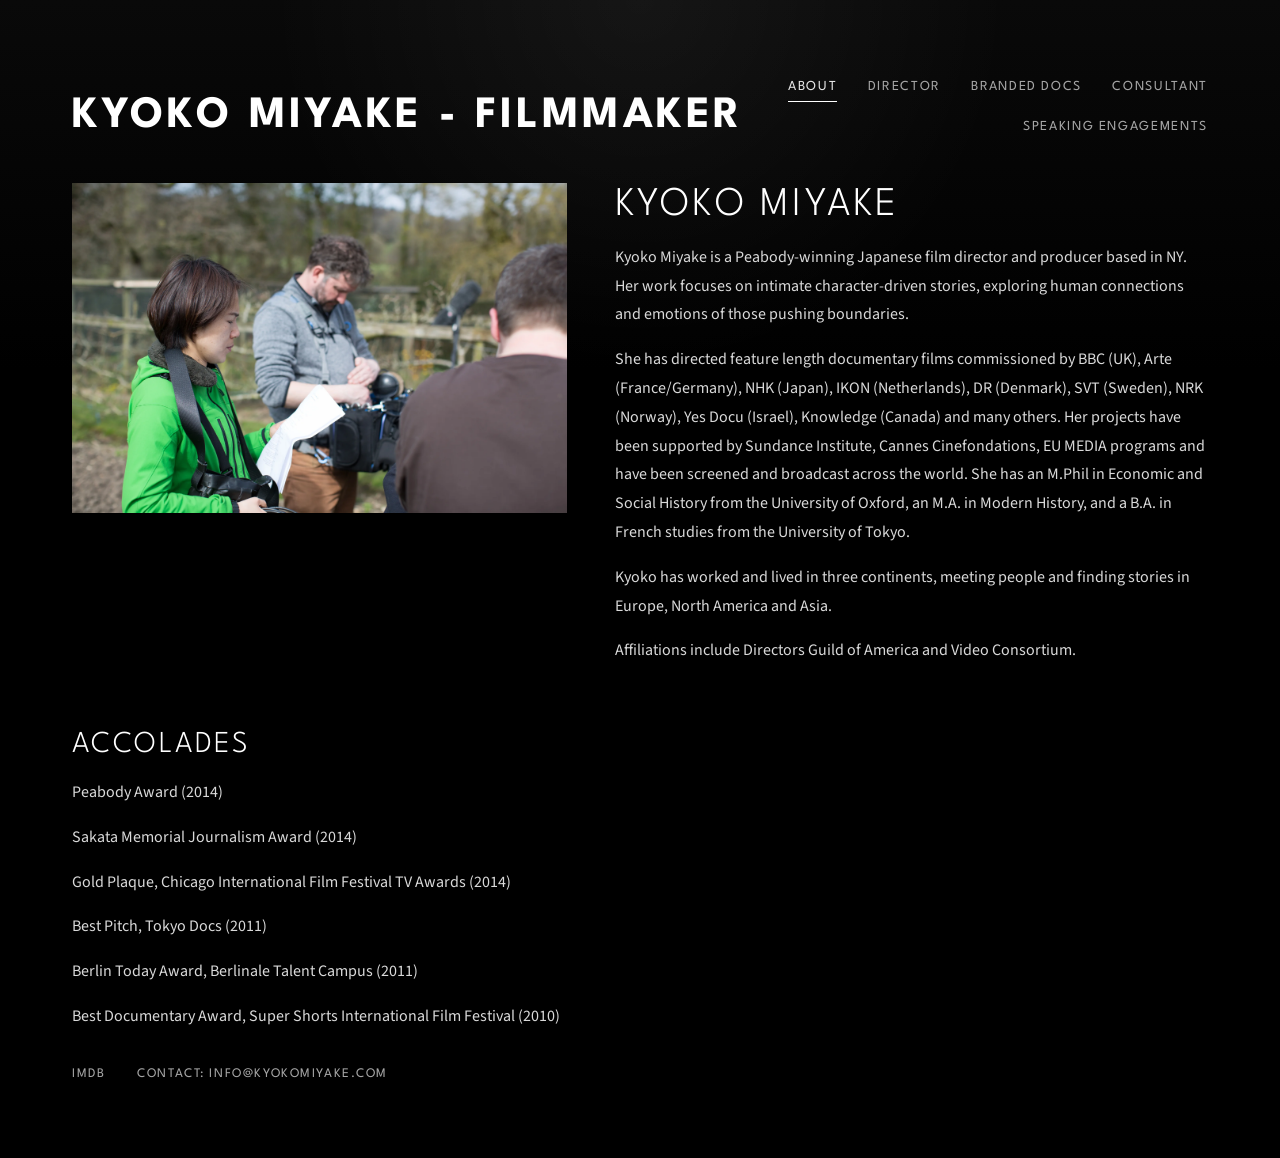
==== bio/index.html @ deaf24d9 "Initial static rebuild of kyokomiyake.com for Cloudflare Pages Content-faithful rebuild of the Squar" ====
<!doctype html>
<html lang="en">
  <head>
    <meta charset="utf-8">
    <meta name="viewport" content="width=device-width, initial-scale=1">
    <title>About - Kyoko Miyake</title>
    <meta name="description" content="Kyoko Miyake is a Peabody-winning Japanese film director and producer based in New York.">
    <link rel="stylesheet" href="/assets/styles.css">
    <script defer src="/assets/site.js"></script>
  </head>
  <body>
    <div class="site-shell">
      <header class="site-header">
        <a class="site-title" href="/">Kyoko Miyake - filmmaker</a>
        <button class="mobile-nav-toggle" type="button" data-nav-toggle aria-expanded="false" aria-controls="site-nav">
          Menu
        </button>
        <nav class="site-nav" id="site-nav" data-mobile-nav>
          <ul>
            <li><a data-nav-link href="/bio/">About</a></li>
            <li><a data-nav-link href="/">Director</a></li>
            <li><a data-nav-link href="/branded-docs/">Branded Docs</a></li>
            <li><a data-nav-link href="/consultant/">Consultant</a></li>
            <li><a data-nav-link href="/speaking-engagements/">Speaking Engagements</a></li>
          </ul>
        </nav>
      </header>

      <main>
        <section class="bio-layout">
          <div class="bio-media">
            <img src="/assets/images/pages/kyoko-portrait.jpeg" alt="Portrait of Kyoko Miyake" width="5760" height="3840">
          </div>

          <div class="rich-text">
            <h1>Kyoko Miyake</h1>
            <p>Kyoko Miyake is a Peabody-winning Japanese film director and producer based in NY. Her work focuses on intimate character-driven stories, exploring human connections and emotions of those pushing boundaries.</p>
            <p>She has directed feature length documentary films commissioned by BBC (UK), Arte (France/Germany), NHK (Japan), IKON (Netherlands), DR (Denmark), SVT (Sweden), NRK (Norway), Yes Docu (Israel), Knowledge (Canada) and many others. Her projects have been supported by Sundance Institute, Cannes Cinefondations, EU MEDIA programs and have been screened and broadcast across the world. She has an M.Phil in Economic and Social History from the University of Oxford, an M.A. in Modern History, and a B.A. in French studies from the University of Tokyo.</p>
            <p>Kyoko has worked and lived in three continents, meeting people and finding stories in Europe, North America and Asia.</p>
            <p>Affiliations include Directors Guild of America and Video Consortium.</p>
          </div>
        </section>

        <section class="bio-awards rich-text">
          <h2>Accolades</h2>
          <p>Peabody Award (2014)</p>
          <p>Sakata Memorial Journalism Award (2014)</p>
          <p>Gold Plaque, Chicago International Film Festival TV Awards (2014)</p>
          <p>Best Pitch, Tokyo Docs (2011)</p>
          <p>Berlin Today Award, Berlinale Talent Campus (2011)</p>
          <p>Best Documentary Award, Super Shorts International Film Festival (2010)</p>

          <div class="bio-links">
            <a href="https://www.imdb.com/name/nm3525500/">IMDb</a>
            <a href="mailto:info@kyokomiyake.com">Contact: info@kyokomiyake.com</a>
          </div>
        </section>
      </main>
    </div>
  </body>
</html>
---- assets/styles.css ----
@import url("https://fonts.googleapis.com/css2?family=League+Spartan:wght@300;400;600;700&family=Source+Sans+3:wght@300;400;600&display=swap");

:root {
  --bg: #000;
  --panel: #0d0d0d;
  --text: #e6e6e6;
  --muted: #a5a5a5;
  --soft: #6f6f6f;
  --border: #222;
  --accent: #ffffff;
  --heading-font: "League Spartan", "Arial Narrow", Arial, sans-serif;
  --body-font: "Source Sans 3", Helvetica, Arial, sans-serif;
  --shell-width: 1380px;
  --space: 72px;
  --shadow: 0 24px 50px rgba(0, 0, 0, 0.35);
}

*,
*::before,
*::after {
  box-sizing: border-box;
}

html {
  background: var(--bg);
  color: var(--text);
  scroll-behavior: smooth;
}

body {
  margin: 0;
  min-height: 100vh;
  background:
    radial-gradient(circle at top, rgba(255, 255, 255, 0.05), transparent 28%),
    linear-gradient(180deg, #090909 0%, #000 32%);
  color: var(--text);
  font-family: var(--body-font);
  font-size: 15px;
  line-height: 1.8;
}

img {
  display: block;
  max-width: 100%;
  height: auto;
}

a {
  color: var(--text);
  text-decoration-thickness: 1px;
  text-underline-offset: 0.18em;
}

a:hover {
  color: var(--accent);
}

p,
ul,
ol,
blockquote {
  margin: 0 0 1rem;
}

ul,
ol {
  padding-left: 1.2rem;
}

blockquote {
  margin-left: 0;
  padding-left: 1rem;
  border-left: 1px solid var(--soft);
  color: #d3d3d3;
}

hr {
  margin: 1.5rem 0;
  border: 0;
  border-top: 1px solid var(--border);
}

.site-shell {
  width: 100%;
  max-width: var(--shell-width);
  margin: 0 auto;
  padding: var(--space);
}

.site-header {
  display: grid;
  grid-template-columns: auto minmax(0, 1fr);
  align-items: flex-end;
  gap: 2rem;
  margin-bottom: 2.75rem;
}

.site-title {
  display: inline-block;
  width: max-content;
  color: var(--accent);
  font-family: var(--heading-font);
  font-size: clamp(2.15rem, 4.2vw, 2.8rem);
  font-weight: 700;
  letter-spacing: 0.08em;
  line-height: 0.95;
  text-decoration: none;
  text-transform: uppercase;
  white-space: nowrap;
}

.site-title:hover {
  color: var(--accent);
}

.site-nav {
  justify-self: end;
}

.site-nav ul {
  display: flex;
  flex-wrap: wrap;
  justify-content: flex-end;
  gap: 0.8rem 1.9rem;
  margin: 0;
  padding: 0;
  list-style: none;
}

.site-nav a {
  position: relative;
  display: inline-block;
  color: var(--muted);
  font-family: var(--heading-font);
  font-size: 0.86rem;
  font-weight: 400;
  letter-spacing: 0.12em;
  line-height: 1.2;
  text-decoration: none;
  text-transform: uppercase;
}

.site-nav a::after {
  content: "";
  position: absolute;
  right: 0;
  bottom: -0.42rem;
  left: 0;
  height: 1px;
  background: var(--accent);
  transform: scaleX(0);
  transform-origin: center;
  transition: transform 140ms ease;
}

.site-nav a:hover,
.site-nav a.is-active {
  color: var(--text);
}

.site-nav a:hover::after,
.site-nav a.is-active::after {
  transform: scaleX(1);
}

.mobile-nav-toggle {
  display: none;
  appearance: none;
  border: 0;
  background: transparent;
  color: var(--text);
  font-family: var(--heading-font);
  font-size: 0.95rem;
  letter-spacing: 0.12em;
  text-transform: uppercase;
  cursor: pointer;
}

.content-flow > * + * {
  margin-top: 1.5rem;
}

.project-grid {
  display: grid;
  grid-template-columns: repeat(2, minmax(0, 1fr));
  gap: 2rem 1.85rem;
}

.project-card {
  display: block;
  text-decoration: none;
}

.project-card__frame {
  overflow: hidden;
  background: transparent;
}

.project-card__image {
  width: 100%;
  height: auto;
  transition:
    transform 260ms ease,
    opacity 160ms ease;
}

.project-card:hover .project-card__image {
  transform: scale(1.02);
  opacity: 0.84;
}

.project-card__title {
  margin: 0.85rem 0 0;
  color: #d9d9d9;
  font-family: var(--heading-font);
  font-size: 0.98rem;
  font-weight: 300;
  letter-spacing: 0.09em;
  text-align: center;
  text-transform: uppercase;
}

.bio-layout,
.project-layout {
  display: grid;
  grid-template-columns: minmax(0, 1.06fr) minmax(0, 0.94fr);
  gap: 3rem;
  align-items: start;
}

.bio-layout {
  grid-template-columns: 5fr 6fr;
}

.project-media,
.bio-media {
  display: grid;
  gap: 1.4rem;
}

.project-media > img,
.bio-media > img {
  width: 100%;
  height: auto;
}

.rich-text {
  color: #d9d9d9;
  font-size: 1rem;
}

.rich-text h1,
.rich-text h2,
.rich-text h3 {
  margin: 0 0 1rem;
  color: var(--accent);
  font-family: var(--heading-font);
  font-weight: 300;
  letter-spacing: 0.08em;
  line-height: 1.08;
  text-transform: uppercase;
}

.rich-text h1 {
  font-size: clamp(1.95rem, 4vw, 2.55rem);
}

.rich-text h2 {
  font-size: clamp(1.45rem, 2.8vw, 1.9rem);
}

.rich-text h3 {
  font-size: 1.15rem;
}

.rich-text strong {
  color: var(--accent);
  font-weight: 600;
}

.rich-text .kicker,
.rich-text .meta-line {
  color: var(--muted);
  font-family: var(--heading-font);
  font-size: 0.82rem;
  letter-spacing: 0.12em;
  text-transform: uppercase;
}

.bio-awards,
.simple-copy,
.page-note,
.wide-section {
  margin-top: 3rem;
}

.bio-awards {
  max-width: 52rem;
}

.bio-links {
  display: flex;
  flex-wrap: wrap;
  gap: 0.75rem 2rem;
  margin-top: 2rem;
  color: var(--muted);
  font-family: var(--heading-font);
  font-size: 0.82rem;
  letter-spacing: 0.12em;
  text-transform: uppercase;
}

.bio-links span,
.bio-links a {
  color: inherit;
  text-decoration: none;
}

.video-embed {
  position: relative;
  width: 100%;
  padding-bottom: 56.25%;
  overflow: hidden;
  background: #060606;
  box-shadow: var(--shadow);
}

.video-embed iframe {
  position: absolute;
  inset: 0;
  width: 100%;
  height: 100%;
  border: 0;
}

.laurel-card {
  padding: 1.25rem;
  background: rgba(255, 255, 255, 0.03);
  border: 1px solid var(--border);
}

.laurel-card p {
  margin-top: 0.85rem;
  margin-bottom: 0;
  color: var(--muted);
  font-family: var(--heading-font);
  font-size: 0.74rem;
  letter-spacing: 0.12em;
  text-align: center;
  text-transform: uppercase;
}

.simple-copy {
  width: min(100%, 50rem);
}

.simple-copy--narrow {
  width: min(100%, 38rem);
}

.simple-copy .lead-line {
  color: var(--accent);
  font-family: var(--heading-font);
  font-size: 1.1rem;
  font-weight: 600;
  letter-spacing: 0.08em;
  text-transform: uppercase;
}

.strong-stack p {
  margin-bottom: 0.6rem;
  color: var(--accent);
  font-family: var(--heading-font);
  font-size: 1.08rem;
  font-weight: 600;
  letter-spacing: 0.08em;
  text-transform: uppercase;
}

.page-note {
  color: var(--muted);
  font-size: 0.95rem;
}

.not-found {
  width: min(100%, 34rem);
}

@media (max-width: 860px) {
  :root {
    --space: 24px;
  }

  .site-shell {
    padding-top: 28px;
    padding-bottom: 36px;
  }

  .site-header {
    grid-template-columns: 1fr auto;
    align-items: center;
    margin-bottom: 2rem;
  }

  .mobile-nav-toggle {
    display: inline-block;
    margin-left: auto;
  }

  .site-nav {
    display: none;
    justify-self: stretch;
    width: 100%;
    border-top: 1px solid var(--border);
    padding-top: 1rem;
  }

  .site-nav.is-open {
    display: block;
  }

  .site-nav ul {
    flex-direction: column;
    align-items: flex-start;
    gap: 1rem;
  }

  .project-grid,
  .bio-layout,
  .project-layout {
    grid-template-columns: 1fr;
    gap: 1.75rem;
  }
}

@media (max-width: 560px) {
  .project-grid {
    grid-template-columns: 1fr;
  }

  .site-title {
    font-size: 1.85rem;
    white-space: normal;
  }

  .bio-links {
    flex-direction: column;
    gap: 0.4rem;
  }
}
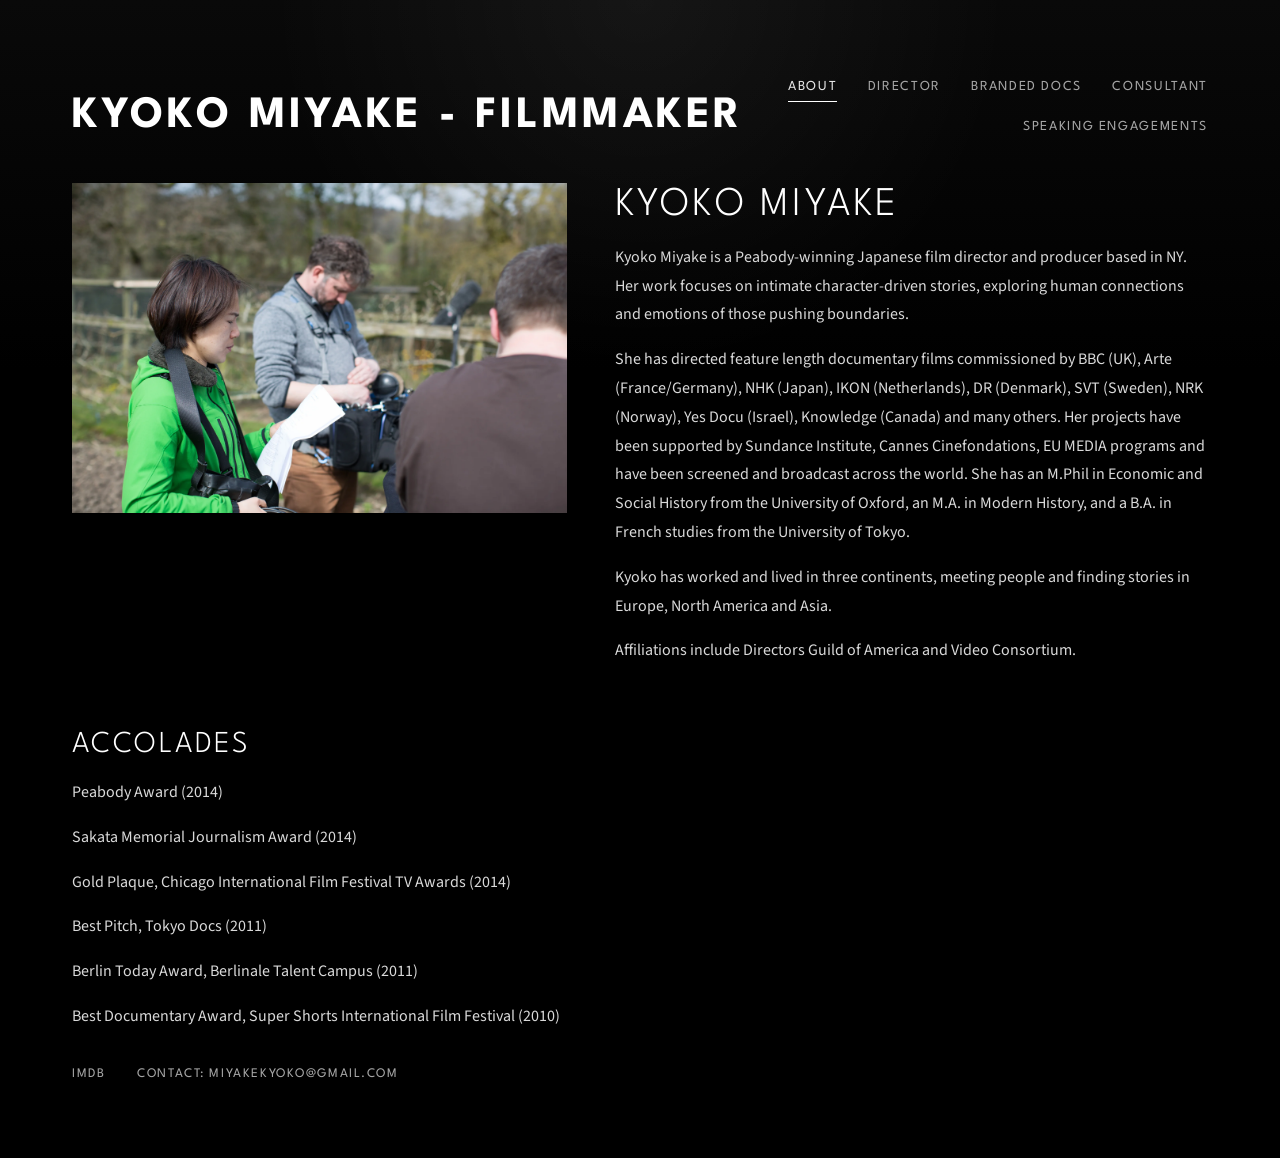
==== commit f3f66738: "Update contact email to miyakekyoko@gmail.com Replace info@kyokomiyake.com with miyakekyoko@gmail.co" ====
--- a/bio/index.html
+++ b/bio/index.html
@@ -52,7 +52,7 @@
 
           <div class="bio-links">
             <a href="https://www.imdb.com/name/nm3525500/">IMDb</a>
-            <a href="mailto:info@kyokomiyake.com">Contact: info@kyokomiyake.com</a>
+            <a href="mailto:miyakekyoko@gmail.com">Contact: miyakekyoko@gmail.com</a>
           </div>
         </section>
       </main>
